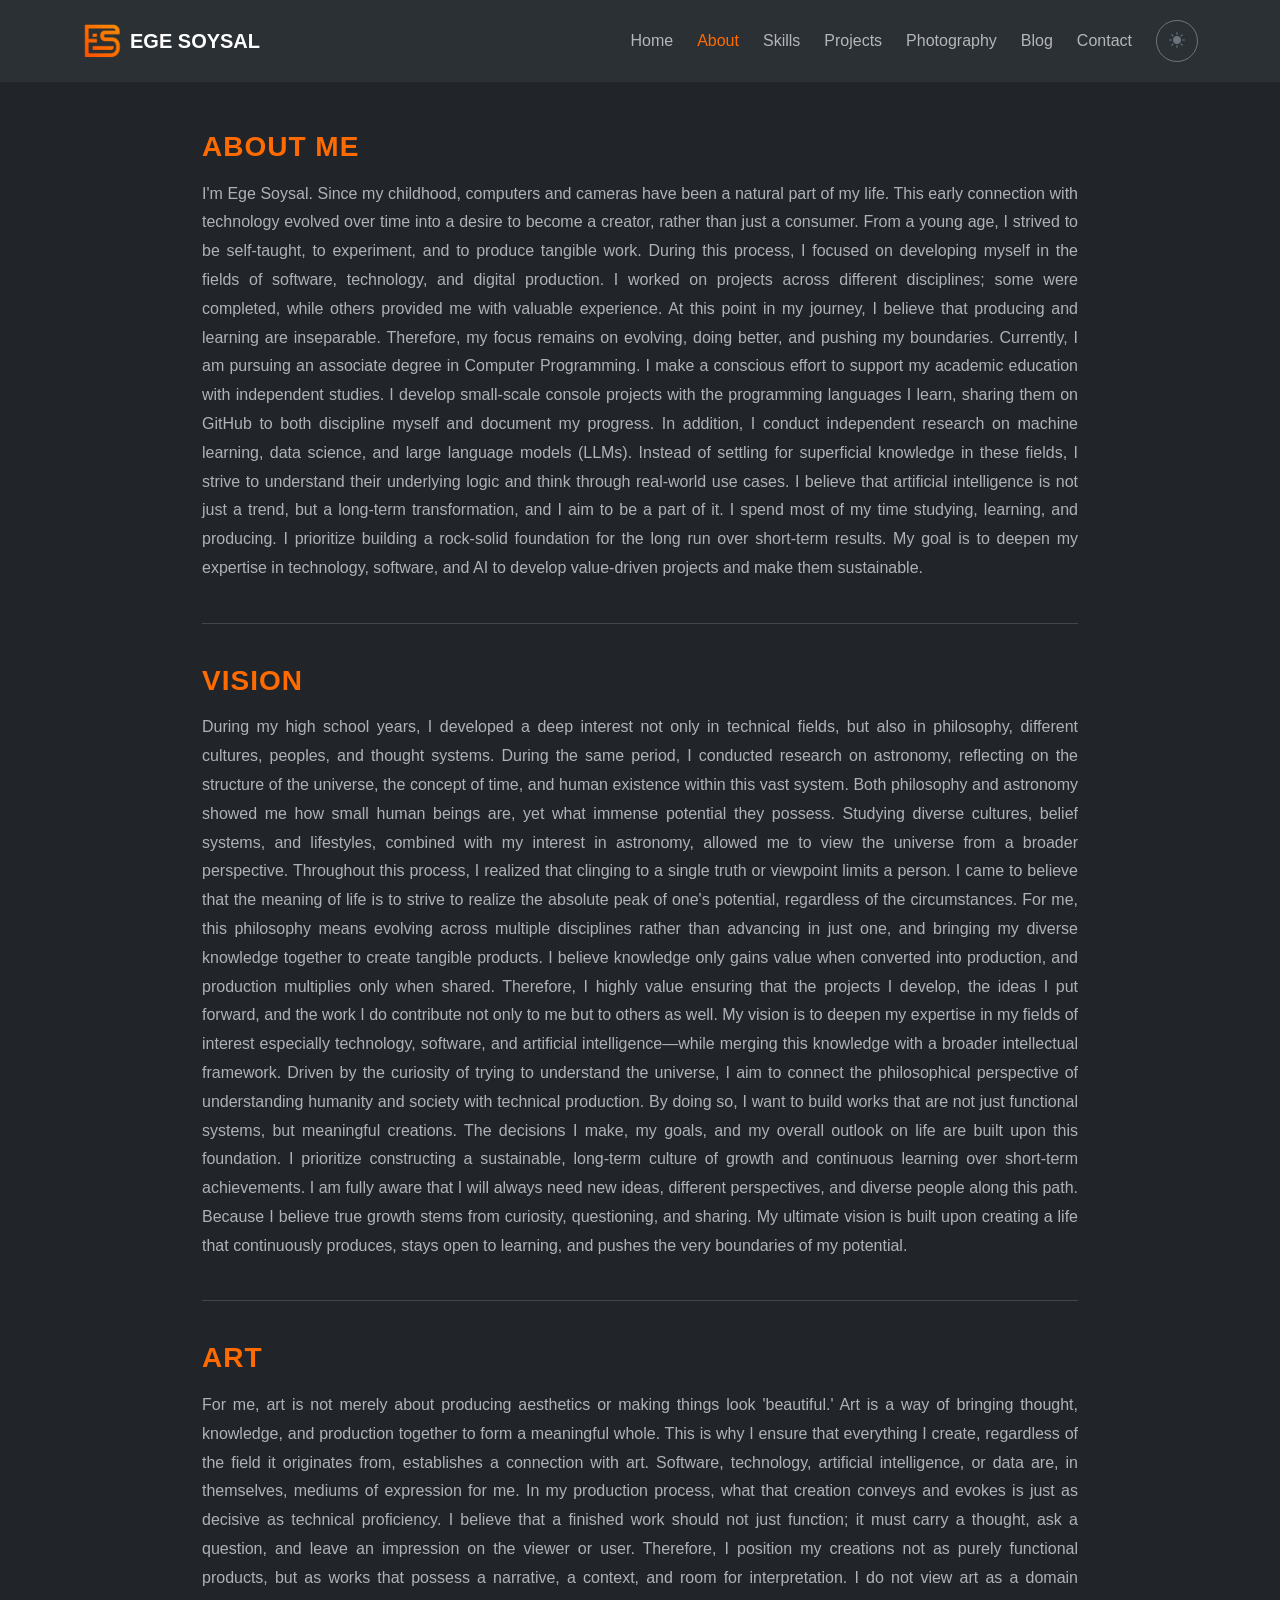
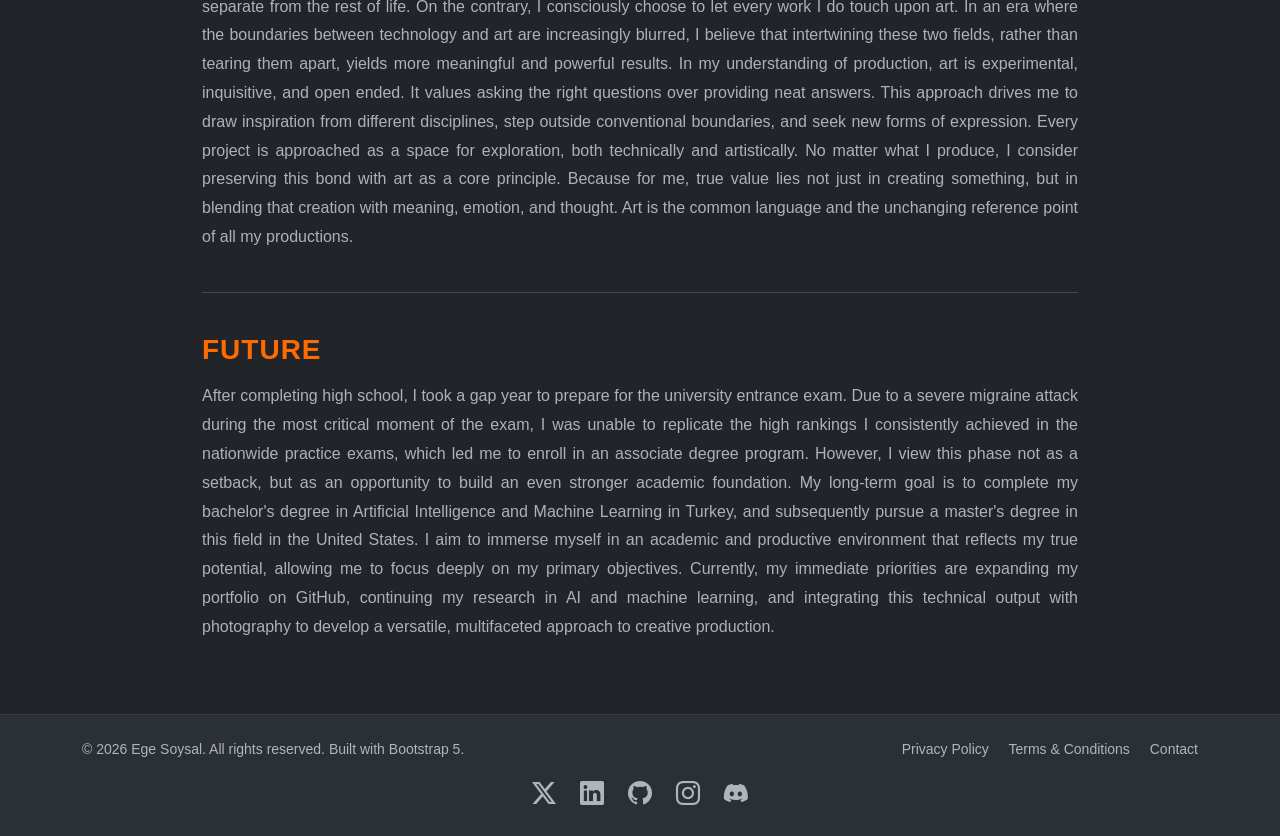
==== about.html @ cfe52004 "v1.4.5 Comments have been added to most of the code." ====
<!doctype html>
<html lang="en" data-bs-theme="dark">
  <head>
    <meta charset="UTF-8" />
    <meta name="viewport" content="width=device-width, initial-scale=1.0" />
    <title>About Me</title>
    <link rel="icon" type="image/x-icon" href="assets/images/logo.ico" />
    
    <!-- Bootstrap HTML link bağlantısı -->
    <link
      href="https://cdn.jsdelivr.net/npm/bootstrap@5.3.3/dist/css/bootstrap.min.css"
      rel="stylesheet"
      integrity="sha384-QWTKZyjpPEjISv5WaRU9OFeRpok6YctnYmDr5pNlyT2bRjXh0JMhjY6hW+ALEwIH"
      crossorigin="anonymous"
    />
    
    <!-- Bootstrap Icons link bağlantısı -->
    <link rel="stylesheet" href="assets/css/bootstrap.min.css" />
    <link
      rel="stylesheet"
      href="https://cdn.jsdelivr.net/npm/bootstrap-icons@1.11.3/font/bootstrap-icons.min.css"
    />
    <link rel="stylesheet" href="assets/css/style.css" />
    <!-- Page-specific styles moved to assets/css/style.css -->
  </head>
  <body class="d-flex flex-column min-vh-100">
    <nav class="navbar navbar-expand-lg bg-body-tertiary sticky-top py-3">
      <div class="container">
        <a
          class="navbar-brand d-flex align-items-center gap-2"
          href="index.html"
        >
          <img src="assets/images/logo.png" alt="Logo" width="40" height="40" />
          <span class="fw-bold tracking-wide">EGE SOYSAL</span>
        </a>
        <button
          class="navbar-toggler"
          type="button"
          data-bs-toggle="collapse"
          data-bs-target="#navbarNav"
        >
          <span class="navbar-toggler-icon"></span>
        </button>
        <div class="collapse navbar-collapse" id="navbarNav">
          <ul class="navbar-nav ms-auto align-items-center gap-2">
            <li class="nav-item">
              <a class="nav-link" href="index.html">Home</a>
            </li>
            <li class="nav-item">
              <a class="nav-link active" href="about.html">About</a>
            </li>
            <li class="nav-item">
              <a class="nav-link" href="skills.html">Skills</a>
            </li>
            <li class="nav-item">
              <a class="nav-link" href="projects.html">Projects</a>
            </li>
            <li class="nav-item">
              <a class="nav-link" href="photography.html">Photography</a>
            </li>
            <li class="nav-item">
              <a class="nav-link" href="blog.html">Blog</a>
            </li>
            <li class="nav-item">
              <a class="nav-link" href="contact.html">Contact</a>
            </li>
            <li class="nav-item ms-lg-2">
              <button
                class="btn btn-outline-secondary theme-toggle-btn"
                id="themeToggle"
                onclick="toggleTheme()"
              >
                <i class="bi bi-sun-fill" id="themeIcon"></i>
              </button>
            </li>
          </ul>
        </div>
      </div>
    </nav>
    <main
      class="container my-5 flex-grow-1 about-section"
      style="max-width: 900px"
    >
      <section class="mb-4">
        <h2 class="text-uppercase mb-3" style="color: var(--accent-color)">
          ABOUT ME
        </h2>
        <p class="text-body-secondary">
          I'm Ege Soysal. Since my childhood, computers and cameras have been a
          natural part of my life. This early connection with technology evolved
          over time into a desire to become a creator, rather than just a
          consumer. From a young age, I strived to be self-taught, to
          experiment, and to produce tangible work. During this process, I
          focused on developing myself in the fields of software, technology,
          and digital production. I worked on projects across different
          disciplines; some were completed, while others provided me with
          valuable experience. At this point in my journey, I believe that
          producing and learning are inseparable. Therefore, my focus remains on
          evolving, doing better, and pushing my boundaries. Currently, I am
          pursuing an associate degree in Computer Programming. I make a
          conscious effort to support my academic education with independent
          studies. I develop small-scale console projects with the programming
          languages I learn, sharing them on GitHub to both discipline myself
          and document my progress. In addition, I conduct independent research
          on machine learning, data science, and large language models (LLMs).
          Instead of settling for superficial knowledge in these fields, I
          strive to understand their underlying logic and think through
          real-world use cases. I believe that artificial intelligence is not
          just a trend, but a long-term transformation, and I aim to be a part
          of it. I spend most of my time studying, learning, and producing. I
          prioritize building a rock-solid foundation for the long run over
          short-term results. My goal is to deepen my expertise in technology,
          software, and AI to develop value-driven projects and make them
          sustainable.
        </p>
      </section>

      <div class="about-divider"></div> <!--Çizgi-->

      <section class="mb-4">
        <h2 class="text-uppercase mb-3" style="color: var(--accent-color)">
          VISION
        </h2>
        <p class="text-body-secondary">
          During my high school years, I developed a deep interest not only in
          technical fields, but also in philosophy, different cultures, peoples,
          and thought systems. During the same period, I conducted research on
          astronomy, reflecting on the structure of the universe, the concept of
          time, and human existence within this vast system. Both philosophy and
          astronomy showed me how small human beings are, yet what immense
          potential they possess. Studying diverse cultures, belief systems, and
          lifestyles, combined with my interest in astronomy, allowed me to view
          the universe from a broader perspective. Throughout this process, I
          realized that clinging to a single truth or viewpoint limits a person.
          I came to believe that the meaning of life is to strive to realize the
          absolute peak of one's potential, regardless of the circumstances. For
          me, this philosophy means evolving across multiple disciplines rather
          than advancing in just one, and bringing my diverse knowledge together
          to create tangible products. I believe knowledge only gains value when
          converted into production, and production multiplies only when shared.
          Therefore, I highly value ensuring that the projects I develop, the
          ideas I put forward, and the work I do contribute not only to me but
          to others as well. My vision is to deepen my expertise in my fields of
          interest especially technology, software, and artificial
          intelligence—while merging this knowledge with a broader intellectual
          framework. Driven by the curiosity of trying to understand the
          universe, I aim to connect the philosophical perspective of
          understanding humanity and society with technical production. By doing
          so, I want to build works that are not just functional systems, but
          meaningful creations. The decisions I make, my goals, and my overall
          outlook on life are built upon this foundation. I prioritize
          constructing a sustainable, long-term culture of growth and continuous
          learning over short-term achievements. I am fully aware that I will
          always need new ideas, different perspectives, and diverse people
          along this path. Because I believe true growth stems from curiosity,
          questioning, and sharing. My ultimate vision is built upon creating a
          life that continuously produces, stays open to learning, and pushes
          the very boundaries of my potential.
        </p>
      </section>

      <div class="about-divider"></div>

      <section class="mb-4">
        <h2 class="text-uppercase mb-3" style="color: var(--accent-color)">
          ART
        </h2>
        <p class="text-body-secondary">
          For me, art is not merely about producing aesthetics or making things
          look 'beautiful.' Art is a way of bringing thought, knowledge, and
          production together to form a meaningful whole. This is why I ensure
          that everything I create, regardless of the field it originates from,
          establishes a connection with art. Software, technology, artificial
          intelligence, or data are, in themselves, mediums of expression for
          me. In my production process, what that creation conveys and evokes is
          just as decisive as technical proficiency. I believe that a finished
          work should not just function; it must carry a thought, ask a
          question, and leave an impression on the viewer or user. Therefore, I
          position my creations not as purely functional products, but as works
          that possess a narrative, a context, and room for interpretation. I do
          not view art as a domain separate from the rest of life. On the
          contrary, I consciously choose to let every work I do touch upon art.
          In an era where the boundaries between technology and art are
          increasingly blurred, I believe that intertwining these two fields,
          rather than tearing them apart, yields more meaningful and powerful
          results. In my understanding of production, art is experimental,
          inquisitive, and open ended. It values asking the right questions over
          providing neat answers. This approach drives me to draw inspiration
          from different disciplines, step outside conventional boundaries, and
          seek new forms of expression. Every project is approached as a space
          for exploration, both technically and artistically. No matter what I
          produce, I consider preserving this bond with art as a core principle.
          Because for me, true value lies not just in creating something, but in
          blending that creation with meaning, emotion, and thought. Art is the
          common language and the unchanging reference point of all my
          productions.
        </p>
      </section>

      <div class="about-divider"></div>

      <section class="mb-4">
        <h2 class="text-uppercase mb-3" style="color: var(--accent-color)">
          FUTURE
        </h2>
        <p class="text-body-secondary">
          After completing high school, I took a gap year to prepare for the
          university entrance exam. Due to a severe migraine attack during the
          most critical moment of the exam, I was unable to replicate the high
          rankings I consistently achieved in the nationwide practice exams,
          which led me to enroll in an associate degree program. However, I view
          this phase not as a setback, but as an opportunity to build an even
          stronger academic foundation. My long-term goal is to complete my
          bachelor's degree in Artificial Intelligence and Machine Learning in
          Turkey, and subsequently pursue a master's degree in this field in the
          United States. I aim to immerse myself in an academic and productive
          environment that reflects my true potential, allowing me to focus
          deeply on my primary objectives. Currently, my immediate priorities
          are expanding my portfolio on GitHub, continuing my research in AI and
          machine learning, and integrating this technical output with
          photography to develop a versatile, multifaceted approach to creative
          production.
        </p>
      </section>
    </main>
    <footer class="bg-body-tertiary py-4 mt-auto">
      <div class="container">
        <div class="row align-items-center text-body-secondary small mb-3">
          <div class="col-md-6 text-center text-md-start mb-3 mb-md-0">
            &copy; 2026 Ege Soysal. All rights reserved. Built with Bootstrap 5.
          </div>
          <div class="col-md-6 text-center text-md-end">
            <a href="#" class="text-decoration-none text-body-secondary me-3"
              >Privacy Policy</a
            >
            <a href="#" class="text-decoration-none text-body-secondary me-3"
              >Terms & Conditions</a
            >
            <a
              href="contact.html"
              class="text-decoration-none text-body-secondary"
              >Contact</a
            >
          </div>
        </div>
        <div class="row">
          <div class="col-12 text-center">
            <div class="d-flex justify-content-center gap-4 fs-4">
              <a
                href="https://x.com/EgeeSoysal"
                class="text-body-secondary"
                title="Twitter"
                ><i class="bi bi-twitter-x"></i
              ></a>
              <a
                href="https://www.linkedin.com/in/soysalege"
                class="text-body-secondary"
                title="LinkedIn"
                ><i class="bi bi-linkedin"></i
              ></a>
              <a
                href="https://github.com/EgeSoysal"
                class="text-body-secondary"
                title="GitHub"
                ><i class="bi bi-github"></i
              ></a>
              <a
                href="https://instagram.com/egesoysals"
                class="text-body-secondary"
                title="Instagram"
                ><i class="bi bi-instagram"></i
              ></a>
              <a
                href="https://discord.gg/szfgv8pNxR"
                class="text-body-secondary"
                title="Discord"
                ><i class="bi bi-discord"></i
              ></a>
            </div>
          </div>
        </div>
      </div>
    </footer>
    <!--bootstrap manuel js-->
    <script
      src="https://cdn.jsdelivr.net/npm/bootstrap@5.3.3/dist/js/bootstrap.bundle.min.js"
      integrity="sha384-YvpcrYf0tY3lHB60NNkmXc5s9fDVZLESaAA55NDzOxhy9GkcIdslK1eN7N6jIeHz"
      crossorigin="anonymous"
    ></script>
    <script>

      // tema değiştirme
      function toggleTheme() {
        const htmlTag = document.documentElement;
        const themeIcon = document.getElementById("themeIcon");
        if (htmlTag.getAttribute("data-bs-theme") === "dark") {
          htmlTag.setAttribute("data-bs-theme", "light");
          themeIcon.className = "bi bi-moon-fill";
        } else {
          htmlTag.setAttribute("data-bs-theme", "dark");
          themeIcon.className = "bi bi-sun-fill";
        }
      }
    </script>
  </body>
</html>
---- assets/css/style.css ----
/* ==========================================================================
   CUSTOM PORTFOLIO TEMPLATE STYLES (Bootstrap 5 Accent)
   ========================================================================== */

/* Renk Değişkenleri (Global Variables) */
:root {
    --accent-color: #ff6b00;       /* İmza rengimiz: Canlı Turuncu */
    --accent-hover: #e05e00;       /* Koyu Turuncu (Hover durumları için) */
    --transition-speed: 0.3s;      /* Akıcı geçiş animasyon hızı */
}

/* Genel Seçiciler & Yumuşak Kaydırma */
html {
    scroll-behavior: smooth;
}

body {
    font-family: 'Segoe UI', Tahoma, Geneva, Verdana, sans-serif;
    transition: background-color var(--transition-speed) ease, color var(--transition-speed) ease;
}

/* Navbar Özelleştirmeleri */
.navbar-brand img {
    transition: transform var(--transition-speed) ease;
}
.navbar-brand honest:hover img {
    transform: scale(1.05);
}

.nav-link {
    font-weight: 500;
    transition: color var(--transition-speed) ease;
}

/* Aktif sayfa linki ve hover durumunda turuncu parlaması */
.nav-link:hover, 
.nav-link.active {
    color: var(--accent-color) !important;
}

/* Turuncu Buton Sınıfımız (Bootstrap Butonlarını Ezmeden Ekstra Güç) */
.btn-accent {
    background-color: var(--accent-color);
    color: #ffffff;
    border: none;
    font-weight: 600;
    transition: all var(--transition-speed) ease;
}

.btn-accent:hover {
    background-color: var(--accent-hover);
    color: #ffffff;
    transform: translateY(-2px);
    box-shadow: 0 4px 15px rgba(255, 107, 0, 0.3);
}

.btn-outline-accent {
    border: 2px solid var(--accent-color);
    color: var(--accent-color);
    background: transparent;
    font-weight: 600;
    transition: all var(--transition-speed) ease;
}

.btn-outline-accent:hover {
    background-color: var(--accent-color);
    color: #ffffff;
    transform: translateY(-2px);
}

/* Hero Alanı (Giriş Ekranı) Tasarımı */
.hero-section {
    min-height: 85vh;
    display: flex;
    align-items: center;
}

.hero-img {
    max-height: 450px;
    object-fit: contain;
    filter: drop-shadow(0 10px 20px rgba(0, 0, 0, 0.15));
}

/* Fotoğraf Galerisi (Photography) İçin Masonry/Grid Temeli */
.gallery-item {
    overflow: hidden;
    position: relative;
    border-radius: 8px;
    cursor: pointer;
    box-shadow: 0 4px 10px rgba(0,0,0,0.1);
    transition: transform var(--transition-speed) ease;
}

.gallery-item img {
    transition: transform 0.5s ease;
    width: 100%;
    height: auto;
    display: block;
}

.gallery-item:hover img {
    transform: scale(1.08);
}

/* Footer Alt Çizgi Ayarı */
footer {
    border-top: 1px solid rgba(120, 120, 120, 0.15);
}

/* Tema Değiştirici Buton (Floating Toggle) Stili */
.theme-toggle-btn {
    cursor: pointer;
    padding: 8px 12px;
    border-radius: 50px;
    transition: all var(--transition-speed) ease;
}


/*Galeri formatı*/

/* ==========================================================================
   NOAH KALINA STYLE COMPACT MASONRY GALLERY (8-sütun)
   ========================================================================== */

.photography-gallery {
    /* Büyük ekranlarda 8 sütunlu kompakt düzen */
    column-count: 8;
    column-gap: 8px; /* İkonik sıkı görünüm için dar yatay boşluk */
    width: 100%;
}

.gallery-card {
    background-color: transparent;
    break-inside: avoid; /* Sütun geçişlerinde resmin kesilmesini önler */
    margin-bottom: 8px; /* Sıkı görünüm için dar dikey boşluk */
    overflow: hidden;
    border-radius: 2px; /* Tam referanstaki gibi keskin ve minimal kenarlar */
    cursor: pointer;
}

.gallery-card img {
    width: 100%;
    height: auto; /* Orijinal en-boy oranını milimetrik korur */
    display: block;
    object-fit: cover;
    transition: filter var(--transition-speed) ease;
}

/* Hover Durumu: Resmi büyütmeden, sadece hafifçe aydınlatarak şık bir odaklanma sağlar */
.gallery-card:hover img {
    filter: brightness(1.2);
}

/* Farklı Ekran Genişliklerine Göre Sütun Sayısı Yönetimi (Responsive) */
@media (max-width: 1600px) {
    .photography-gallery {
        column-count: 6;
    }
}

@media (max-width: 1200px) {
    .photography-gallery {
        column-count: 5;
    }
}

@media (max-width: 992px) {
    .photography-gallery {
        column-count: 4;
    }
}

@media (max-width: 768px) {
    .photography-gallery {
        column-count: 3;
    }
}

@media (max-width: 480px) {
    .photography-gallery {
        column-count: 2; /* Mobilde bile şık durması için yan yana 2 kare */
    }
}


/* ========================================================================== */
/* about.html — extracted embedded styles (originally inside <style> in about.html) */
/* ========================================================================== */
/* Bu sayfaya özel okunurluğu artıran ince ayarlar */
.about-section h2 {
    font-size: 1.75rem;
    letter-spacing: 1px;
    font-weight: 700;
}
.about-section p {
    line-height: 1.8;
    text-align: justify;
    font-weight: 400;
}
.about-divider {
    border-top: 1px solid rgba(255, 255, 255, 0.15);
    margin: 2.5rem 0;
}
[data-bs-theme="light"] .about-divider {
    border-top: 1px solid rgba(0, 0, 0, 0.15);
}

/* Sosyal medya ikonları hover efekti (tekrar eden kurallar burada merkezi hale getirildi) */
.bi { transition: color 0.3s ease; }
.gap-4 a:hover { color: var(--accent-color) !important; }


/* ========================================================================== */
/* index.html — extracted embedded styles (originally inside <style> in index.html) */
/* ========================================================================== */
/* --- ANA SAYFA (HERO) ÖZEL STİLLERİ --- */
.hero-section {
    min-height: calc(100vh - 90px); /* Navbar yüksekliğini çıkar */
    background-image: url('../images/dev.png');
    background-size: cover;
    background-position: center center;
    background-repeat: no-repeat;
    position: relative;
    display: flex;
    align-items: center;
}

/* Arka plan karartma overlay'i (Abartmadan) */
.hero-section::before {
    content: "";
    position: absolute;
    top: 0;
    left: 0;
    width: 100%;
    height: 100%;
    background-color: rgba(0, 0, 0, 0.45); /* Karartma oranı (0.0 - 1.0) */
    z-index: 1;
}

/* Yazıları overlay'in önüne çıkarma */
.hero-section .container {
    position: relative;
    z-index: 2; /* Arka plan karartmasının önünde */
}

/* Yazı renklerini beyazlatma */
.hero-section h1,
.hero-section h3,
.hero-section p.lead {
    color: #ffffff !important;
}

.hero-section p.lead {
    text-shadow: 0 2px 4px rgba(0,0,0,0.5); /* Okunabilirlik için hafif gölge */
}

/* --- YENİ EKLENEN BÖLÜM STİLLERİ --- */
.feature-card {
    transition: transform 0.3s ease, box-shadow 0.3s ease;
    border: 1px solid rgba(216, 4, 4, 0.08);
}
.feature-card:hover {
    transform: translateY(-5px);
    box-shadow: 0 10px 20px rgba(0, 0, 0, 0.2);
    border-color: var(--accent-color);
}
[data-bs-theme="light"] .feature-card {
    border: 1px solid rgba(0, 0, 0, 0.08);
}

/* Alt kısımlar için ikon hover merkezi kuralları */
.footer .bi:hover {
    color: var(--accent-color) !important;
}


/* ========================================================================== */
/* skills.html — extracted embedded styles (originally inside <style> in skills.html) */
/* ========================================================================== */
/* Modern Bölüm Ayırıcıları */
.skills-divider {
    border-top: 1px solid rgba(255, 255, 255, 0.1);
    margin: 4rem 0;
}
[data-bs-theme="light"] .skills-divider {
    border-top: 1px solid rgba(0, 0, 0, 0.1);
}

/* Teknolojik Kart Tasarımları */
.tech-card {
    background-color: var(--bs-body-tertiary);
    border: 1px solid rgba(255, 255, 255, 0.05);
    border-radius: 12px;
    padding: 1.25rem;
    display: flex;
    align-items: center;
    gap: 1rem;
    transition: transform 0.2s ease, border-color 0.2s ease, box-shadow 0.2s ease;
}
[data-bs-theme="light"] .tech-card {
    border: 1px solid rgba(0, 0, 0, 0.05);
}
.tech-card:hover {
    transform: translateY(-4px);
    border-color: var(--accent-color);
    box-shadow: 0 8px 20px rgba(0, 0, 0, 0.2);
}
.tech-icon-wrapper {
    width: 48px;
    height: 48px;
    display: flex;
    align-items: center;
    justify-content: center;
    border-radius: 8px;
    background-color: rgba(255, 255, 255, 0.03);
    padding: 10px;
}
[data-bs-theme="light"] .tech-icon-wrapper {
    background-color: rgba(0, 0, 0, 0.03);
}
.tech-icon-wrapper img {
    width: 100%;
    height: 100%;
    object-fit: contain;
}

/* Sertifika Kartı Stilleri */
.cert-card {
    background-color: var(--bs-body-tertiary);
    border: 1px solid rgba(255, 255, 255, 0.05);
    border-radius: 12px;
    overflow: hidden;
    transition: transform 0.2s ease, border-color 0.2s ease;
    cursor: pointer;
}
[data-bs-theme="light"] .cert-card {
    border: 1px solid rgba(0, 0, 0, 0.05);
}
.cert-card:hover {
    transform: translateY(-4px);
    border-color: var(--accent-color);
}
.cert-img-wrapper {
    height: 160px;
    overflow: hidden;
    background-color: rgba(0, 0, 0, 0.1);
    display: flex;
    align-items: center;
    justify-content: center;
    border-bottom: 1px solid rgba(255, 255, 255, 0.05);
}
[data-bs-theme="light"] .cert-img-wrapper {
    border-bottom: 1px solid rgba(0, 0, 0, 0.05);
}
.cert-img-wrapper img {
    width: 100%;
    height: 100%;
    object-fit: cover;
    transition: transform 0.3s ease;
}
.cert-card:hover .cert-img-wrapper img {
    transform: scale(1.04);
}


/* ========================================================================== */
/* projects.html — extracted embedded styles (originally inside <style> in projects.html) */
/* ========================================================================== */
.project-card {
    background-color: var(--bs-body-tertiary);
    border: 1px solid rgba(255, 255, 255, 0.05);
    border-radius: 8px;
    overflow: hidden;
    transition: transform 0.2s ease, border-color 0.2s ease;
    cursor: pointer;
}

[data-bs-theme="light"] .project-card {
    border: 1px solid rgba(0, 0, 0, 0.05);
}

.project-card:hover {
    transform: translateY(-2px);
    border-color: var(--accent-color);
}

/* Sol Taraftaki Görsel Alanı */
.project-img-wrapper {
    width: 100%;
    height: 240px;
    background-color: rgba(0, 0, 0, 0.2);
    overflow: hidden;
    display: flex;
    align-items: center;
    justify-content: center;
}

@media (min-width: 768px) {
    .project-img-wrapper {
        width: 300px;
        height: 100%;
        min-height: 240px;
    }
}

.project-img-wrapper img {
    width: 100%;
    height: 100%;
    object-fit: cover;
    min-height: 100%;
}

/* collapse açıldığında dönen ok animasyonu */
.toggle-icon {
    transition: transform 0.3s ease;
}
.project-card[aria-expanded="true"] .toggle-icon {
    transform: rotate(180deg);
    color: var(--accent-color) !important;
}

/* Genişleyen detay alanı stili */
.project-details {
    background-color: rgba(0, 0, 0, 0.15);
    border-top: 1px solid rgba(255, 255, 255, 0.05);
}
[data-bs-theme="light"] .project-details {
    background-color: rgba(0, 0, 0, 0.02);
    border-top: 1px solid rgba(0, 0, 0, 0.05);
}


/* ========================================================================== */
/* photography.html — extracted embedded styles (originally inside <style> in photography.html) */
/* ========================================================================== */
.year-sidebar .nav-link {
    color: var(--bs-secondary-color);
    font-weight: 500;
    padding: 8px 16px;
    border-radius: 4px;
    transition: all 0.2s ease;
}
.year-sidebar .nav-link:hover {
    color: var(--accent-color);
    background-color: rgba(255, 107, 0, 0.05);
}
.year-sidebar .nav-link.active {
    color: #ffffff !important;
    background-color: var(--accent-color) !important;
}
[data-bs-theme="light"] .year-sidebar .nav-link.active {
    color: #ffffff !important;
}

/* Fotoğraf Kartı ve Üzerine Gelince Çıkan Açıklama Katmanı */
.gallery-card {
    position: relative;
    background-color: transparent;
    break-inside: avoid;
    margin-bottom: 8px;
    overflow: hidden;
    border-radius: 2px;
    cursor: pointer;
}

.gallery-card img {
    width: 100%;
    height: auto;
    display: block;
    object-fit: cover;
    transition: transform 0.4s ease, filter 0.4s ease;
}

/* Karartma Overlay Katmanı */
.gallery-overlay {
    position: absolute;
    top: 0;
    left: 0;
    width: 100%;
    height: 100%;
    background: rgba(0, 0, 0, 0.75); /* Karartma oranı */
    display: flex;
    flex-column: column;
    justify-content: flex-end;
    padding: 12px;
    opacity: 0;
    transition: opacity 0.3s ease;
    z-index: 2;
}

/* İmleç üzerine gelince tetiklenenler */
.gallery-card:hover img {
    transform: scale(1.03);
}
.gallery-card:hover .gallery-overlay {
    opacity: 1;
}

/* Yazıların Küçüklüğü ve Tipografisi */
.overlay-title {
    font-size: 0.85rem;
    font-weight: 700;
    color: #ffffff;
    margin-bottom: 2px;
    text-transform: uppercase;
    letter-spacing: 0.5px;
}
.overlay-meta {
    font-size: 0.75rem;
    color: rgba(255, 255, 255, 0.7);
}

/* Filtreleme Geçiş Animasyonu */
.gallery-card.d-none {
    display: none !important;
}


/* ========================================================================== */
/* blog.html — extracted embedded styles (originally inside <style> in blog.html) */
/* ========================================================================== */
.blog-card {
    background-color: var(--bs-body-tertiary);
    border: 1px solid rgba(255, 255, 255, 0.05);
    border-radius: 8px;
    transition: border-color 0.2s ease;
    position: relative;
}
[data-bs-theme="light"] .blog-card {
    border: 1px solid rgba(0, 0, 0, 0.05);
}
.blog-card:hover {
    border-color: var(--accent-color);
}
.blog-img-wrapper {
    max-height: 400px;
    overflow: hidden;
    border-radius: 4px;
    background-color: rgba(0, 0, 0, 0.1);
}
.blog-img-wrapper img {
    width: 100%;
    height: auto;
    object-fit: cover;
}
.add-post-btn {
    width: 45px;
    height: 45px;
    display: flex;
    align-items: center;
    justify-content: center;
    border-radius: 50%;
    background-color: var(--accent-color);
    color: #ffffff !important;
    border: none;
    transition: transform 0.2s ease;
}
.add-post-btn:hover {
    transform: scale(1.1);
}
.post-menu-btn {
    background: none;
    border: none;
    color: var(--bs-secondary-color);
    padding: 4px 8px;
    border-radius: 4px;
    transition: color 0.2s, background-color 0.2s;
}
.post-menu-btn:hover, .post-menu-btn:focus {
    color: var(--bs-body-color);
    background-color: rgba(255, 255, 255, 0.08);
}
[data-bs-theme="light"] .post-menu-btn:hover {
    background-color: rgba(0, 0, 0, 0.05);
}
.dropdown-menu-end {
    right: 0;
    left: auto;
}


/* ========================================================================== */
/* contact.html — extracted embedded styles (originally inside <style> in contact.html) */
/* ========================================================================== */
.contact-icon-box {
    width: 44px;
    height: 44px;
    display: flex;
    align-items: center;
    justify-content: center;
    border-radius: 8px;
    background-color: rgba(255, 255, 255, 0.05);
    color: var(--accent-color);
    font-size: 1.25rem;
    transition: all 0.2s ease;
}
[data-bs-theme="light"] .contact-icon-box {
    background-color: rgba(0, 0, 0, 0.05);
}
.contact-link-row:hover .contact-icon-box {
    background-color: var(--accent-color);
    color: #ffffff;
    transform: translateY(-2px);
}
.form-control:focus {
    border-color: var(--accent-color);
    box-shadow: 0 0 0 0.25rem rgba(239, 125, 0, 0.25);
}

/* ========================================================================== */
/* End of extracted embedded styles */
/* ========================================================================== */
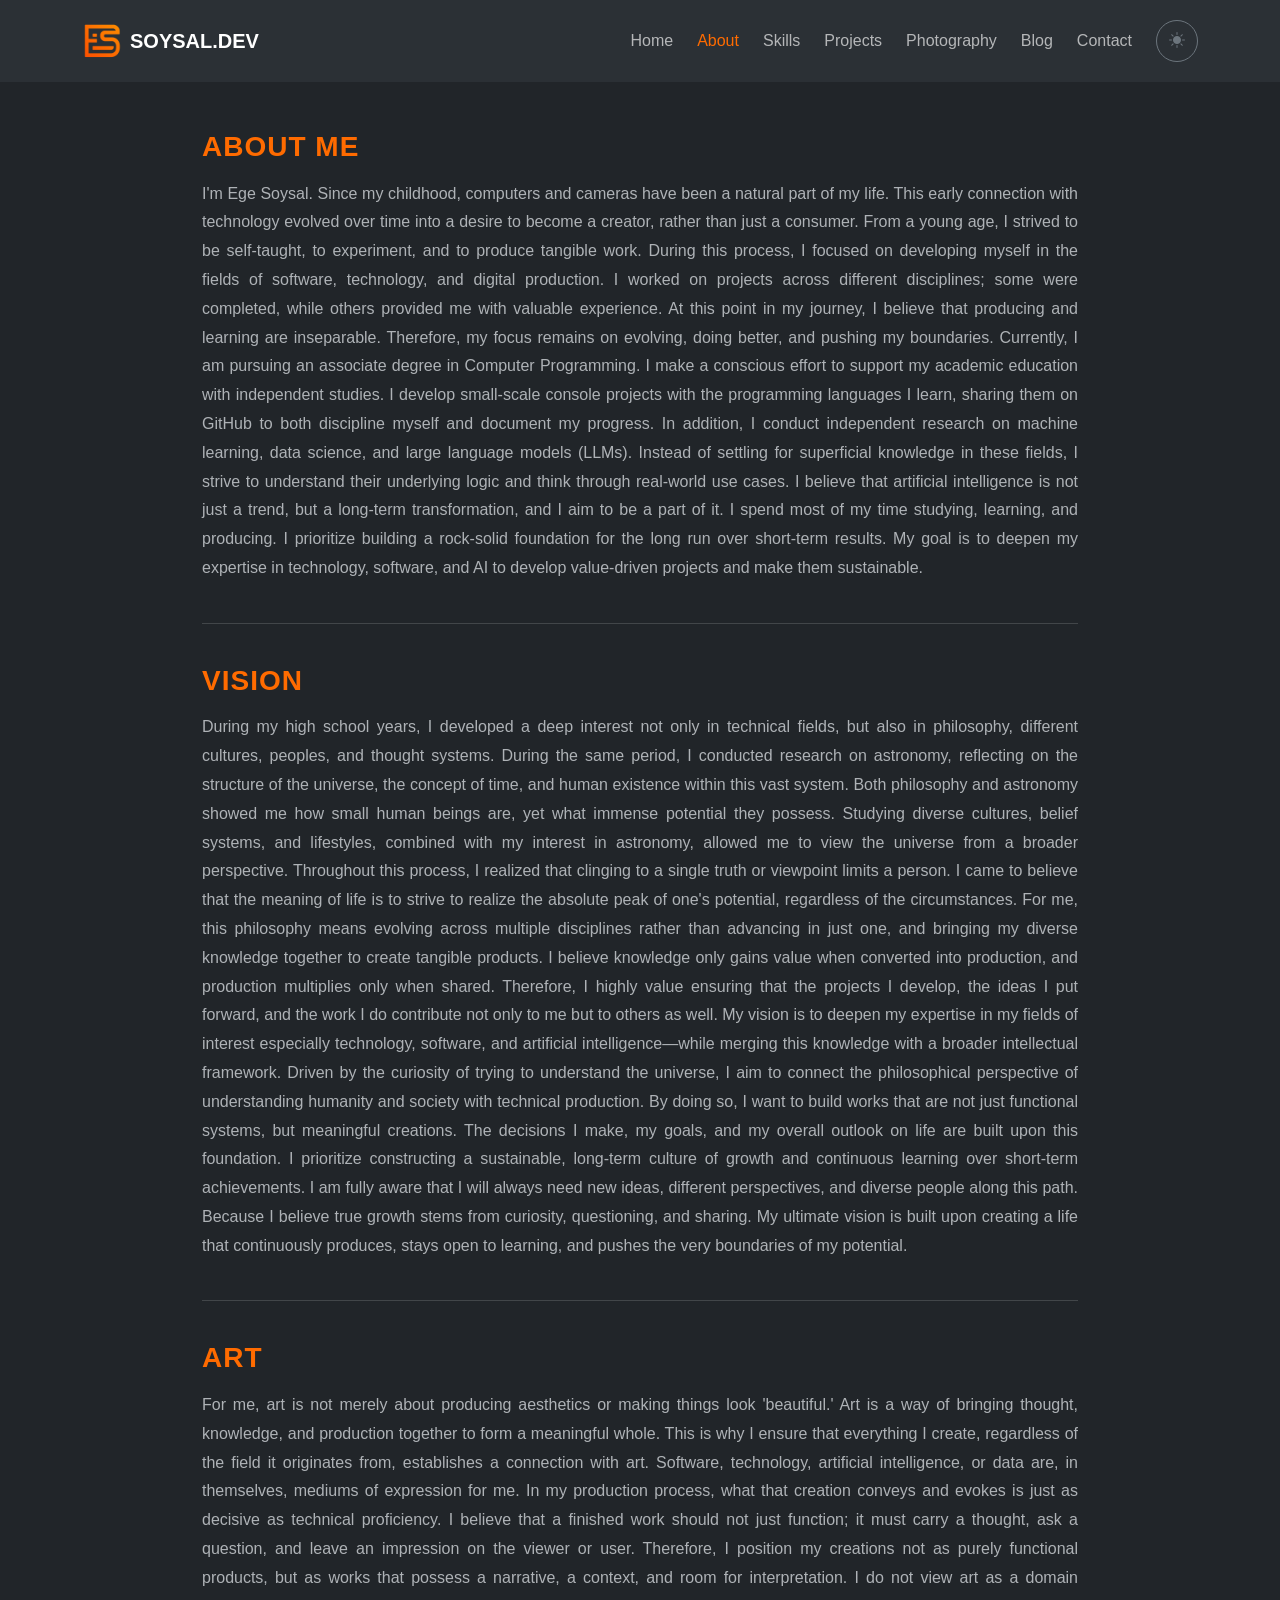
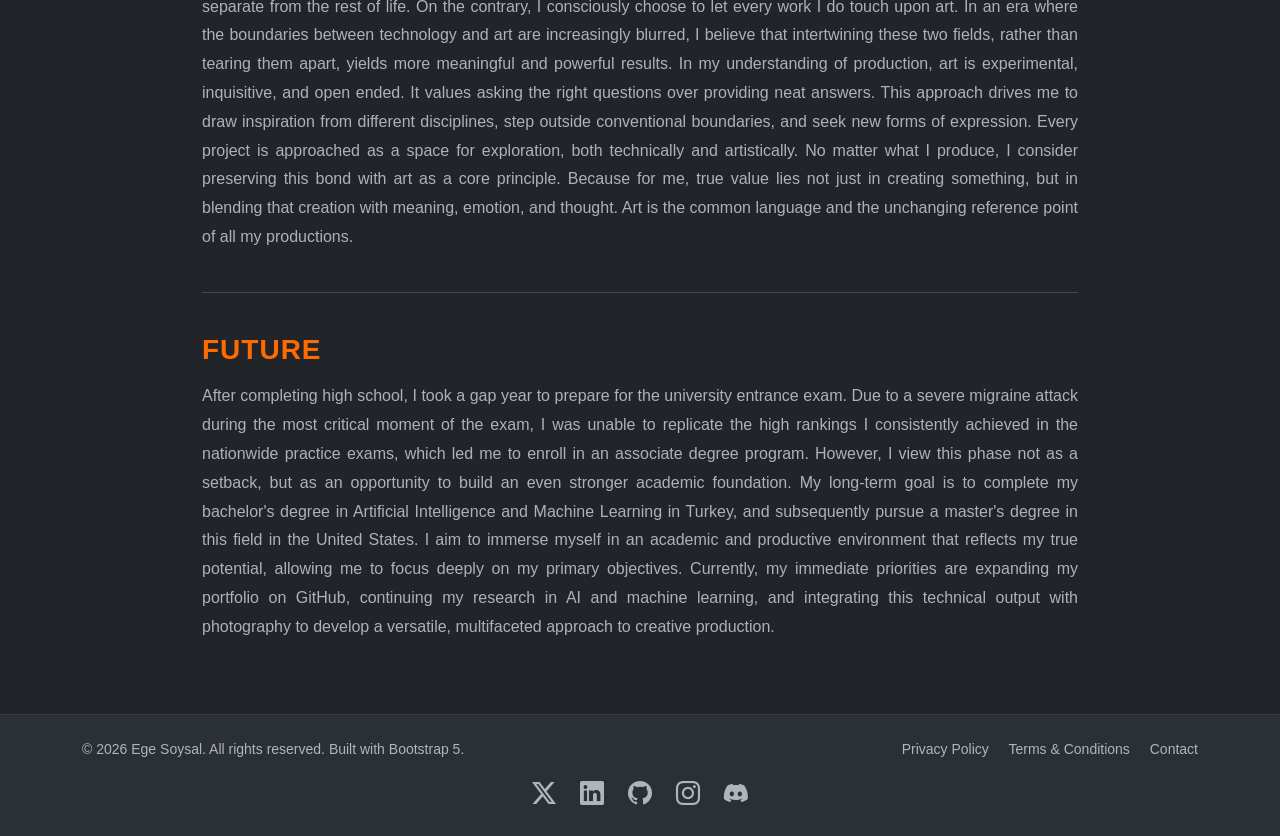
==== commit 25f86697: "v2.4.5 Done the template" ====
--- a/about.html
+++ b/about.html
@@ -31,7 +31,7 @@
           href="index.html"
         >
           <img src="assets/images/logo.png" alt="Logo" width="40" height="40" />
-          <span class="fw-bold tracking-wide">EGE SOYSAL</span>
+          <span class="fw-bold tracking-wide">SOYSAL.DEV</span>
         </a>
         <button
           class="navbar-toggler"
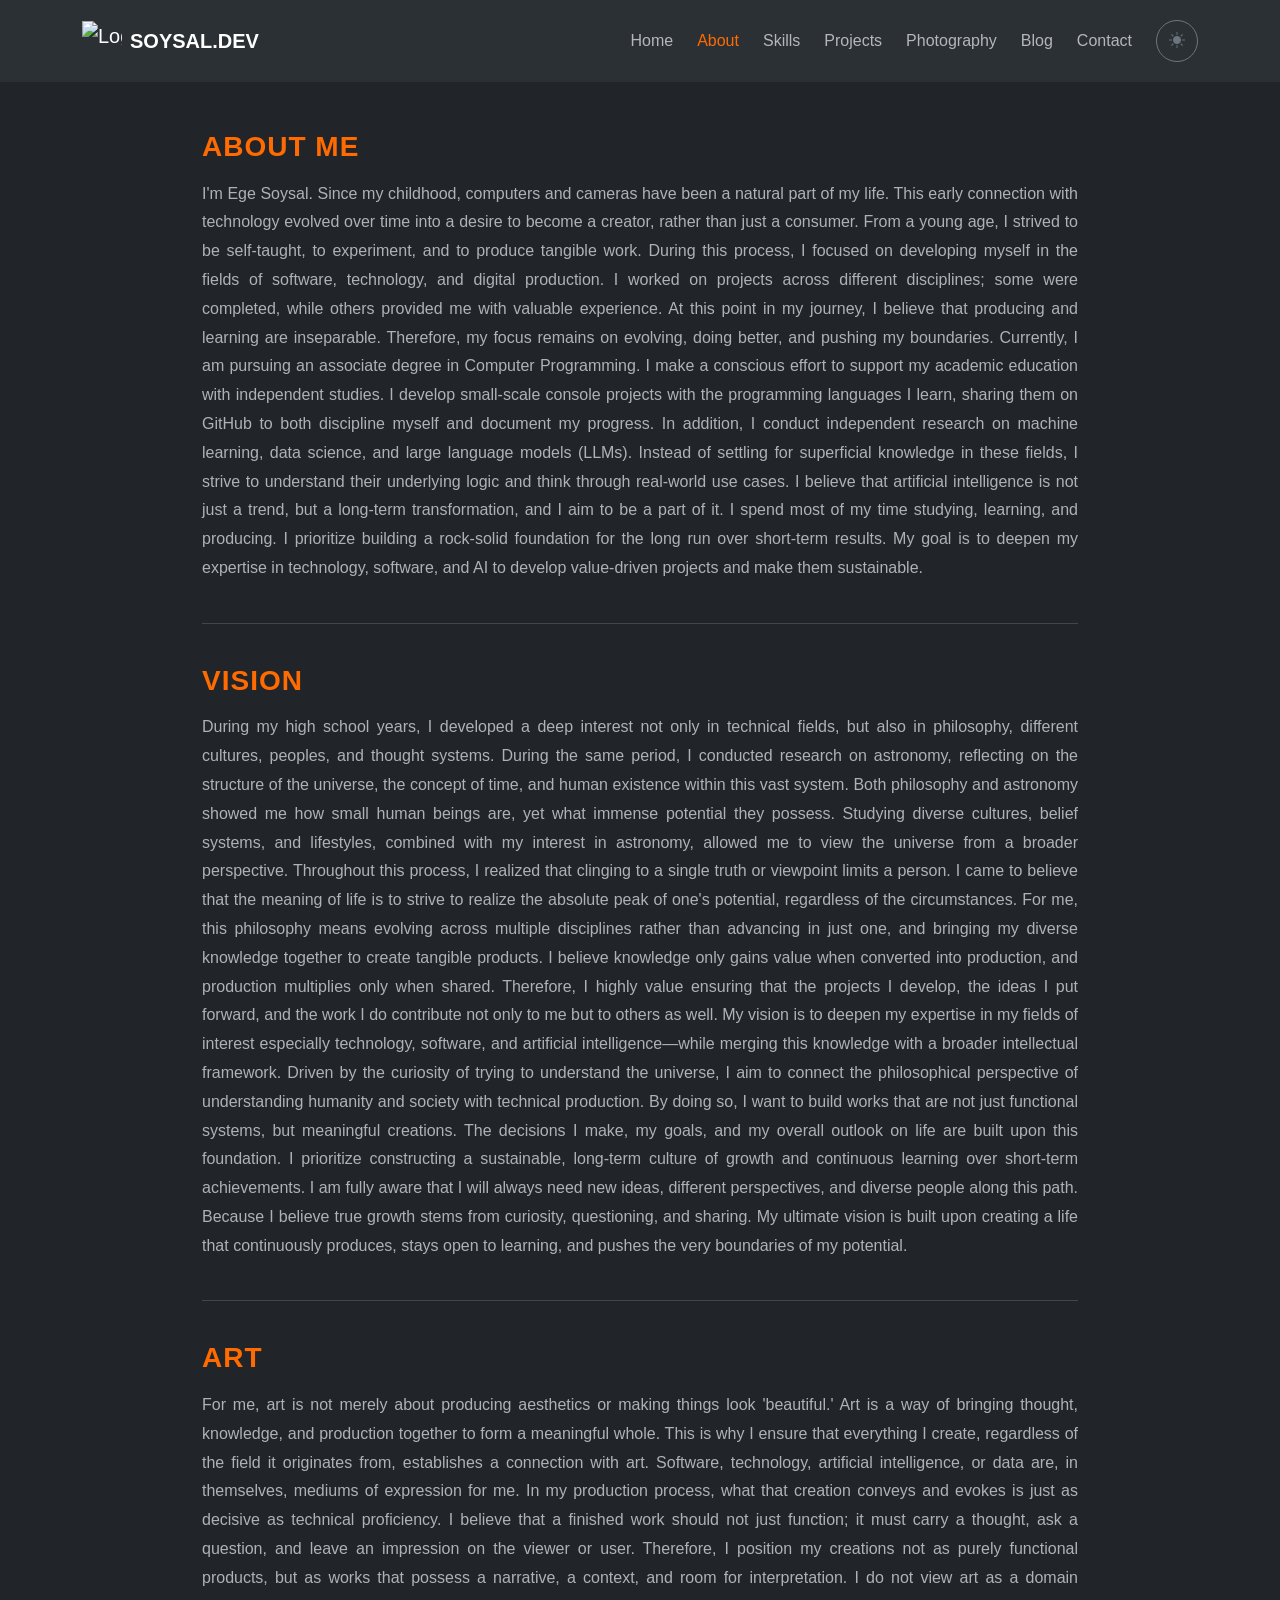
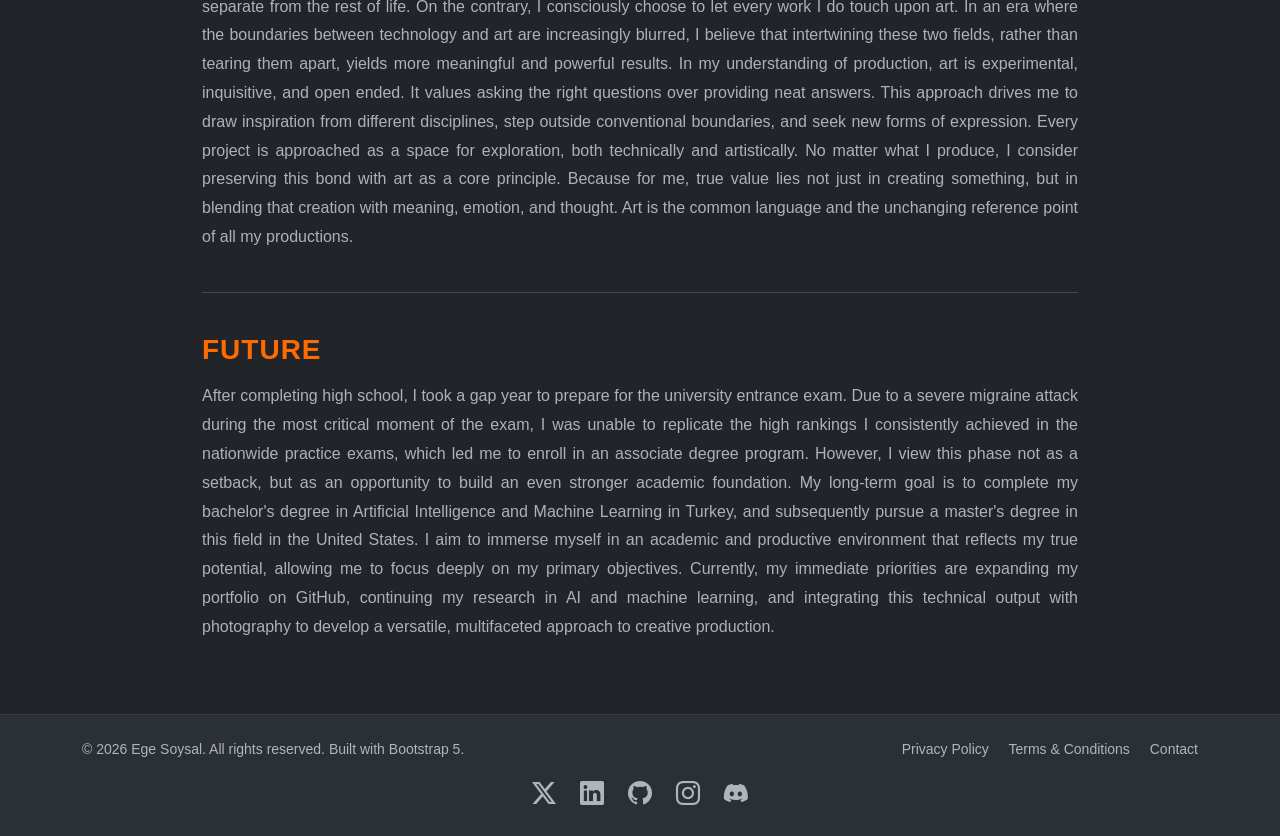
==== commit 483989f7: "revising index.html so that a developer can develop and use the project." ====
--- a/about.html
+++ b/about.html
@@ -30,7 +30,7 @@
           class="navbar-brand d-flex align-items-center gap-2"
           href="index.html"
         >
-          <img src="assets/images/logo.png" alt="Logo" width="40" height="40" />
+          <img src="" alt="Logo" width="40" height="40" />
           <span class="fw-bold tracking-wide">SOYSAL.DEV</span>
         </a>
         <button
@@ -38,6 +38,8 @@
           type="button"
           data-bs-toggle="collapse"
           data-bs-target="#navbarNav"
+          aria-label="Toggle navigation"
+          title="Toggle navigation"
         >
           <span class="navbar-toggler-icon"></span>
         </button>
@@ -69,6 +71,9 @@
                 class="btn btn-outline-secondary theme-toggle-btn"
                 id="themeToggle"
                 onclick="toggleTheme()"
+                type="button"
+                aria-label="Toggle color theme"
+                title="Toggle color theme"
               >
                 <i class="bi bi-sun-fill" id="themeIcon"></i>
               </button>
@@ -77,12 +82,9 @@
         </div>
       </div>
     </nav>
-    <main
-      class="container my-5 flex-grow-1 about-section"
-      style="max-width: 900px"
-    >
+    <main class="container my-5 flex-grow-1 about-section">
       <section class="mb-4">
-        <h2 class="text-uppercase mb-3" style="color: var(--accent-color)">
+        <h2 class="text-uppercase mb-3 accent-heading">
           ABOUT ME
         </h2>
         <p class="text-body-secondary">
@@ -118,7 +120,7 @@
       <div class="about-divider"></div> <!--Çizgi-->
 
       <section class="mb-4">
-        <h2 class="text-uppercase mb-3" style="color: var(--accent-color)">
+        <h2 class="text-uppercase mb-3 accent-heading">
           VISION
         </h2>
         <p class="text-body-secondary">
@@ -162,7 +164,7 @@
       <div class="about-divider"></div>
 
       <section class="mb-4">
-        <h2 class="text-uppercase mb-3" style="color: var(--accent-color)">
+        <h2 class="text-uppercase mb-3 accent-heading">
           ART
         </h2>
         <p class="text-body-secondary">
@@ -200,7 +202,7 @@
       <div class="about-divider"></div>
 
       <section class="mb-4">
-        <h2 class="text-uppercase mb-3" style="color: var(--accent-color)">
+        <h2 class="text-uppercase mb-3 accent-heading">
           FUTURE
         </h2>
         <p class="text-body-secondary">
@@ -302,5 +304,6 @@
         }
       }
     </script>
-  </body>
+      <script src="assets/js/main.js"></script>
+</body>
 </html>
--- a/assets/css/style.css
+++ b/assets/css/style.css
@@ -23,7 +23,7 @@
 .navbar-brand img {
     transition: transform var(--transition-speed) ease;
 }
-.navbar-brand honest:hover img {
+.navbar-brand:hover img {
     transform: scale(1.05);
 }
 
@@ -115,6 +115,62 @@
     transition: all var(--transition-speed) ease;
 }
 
+.hero-badge {
+    background-color: var(--accent-color) !important;
+}
+
+.hero-name-accent,
+.summary-heading,
+.summary-link,
+.feature-icon {
+    color: var(--accent-color);
+}
+
+.summary-text {
+    text-align: justify;
+    line-height: 1.7;
+}
+
+.accent-heading {
+    color: var(--accent-color);
+}
+
+.projects-page {
+    max-width: 950px;
+}
+
+.about-section {
+    max-width: 900px;
+}
+
+.blog-page {
+    max-width: 800px;
+}
+
+.blog-save-btn,
+.contact-submit-btn {
+    background-color: var(--accent-color);
+    border: none;
+}
+
+.photography-sidebar {
+    top: 100px;
+}
+
+.archive-heading,
+.section-heading {
+    color: var(--accent-color);
+}
+
+.skills-page {
+    max-width: 1000px;
+}
+
+.cert-modal-image {
+    max-height: 75vh;
+    width: auto;
+}
+
 
 /*Galeri formatı*/
 
@@ -216,7 +272,7 @@
 /* --- ANA SAYFA (HERO) ÖZEL STİLLERİ --- */
 .hero-section {
     min-height: calc(100vh - 90px); /* Navbar yüksekliğini çıkar */
-    background-image: url('../images/dev.png');
+    background-image: url('https://images.unsplash.com/photo-1516321497487-e288fb19713f?auto=format&fit=crop&w=1600&q=80');
     background-size: cover;
     background-position: center center;
     background-repeat: no-repeat;
@@ -516,7 +572,7 @@
 }
 
 
-/* ========================================================================== */
+/* ===========================================================================*/
 /* blog.html — extracted embedded styles (originally inside <style> in blog.html) */
 /* ========================================================================== */
 .blog-card {
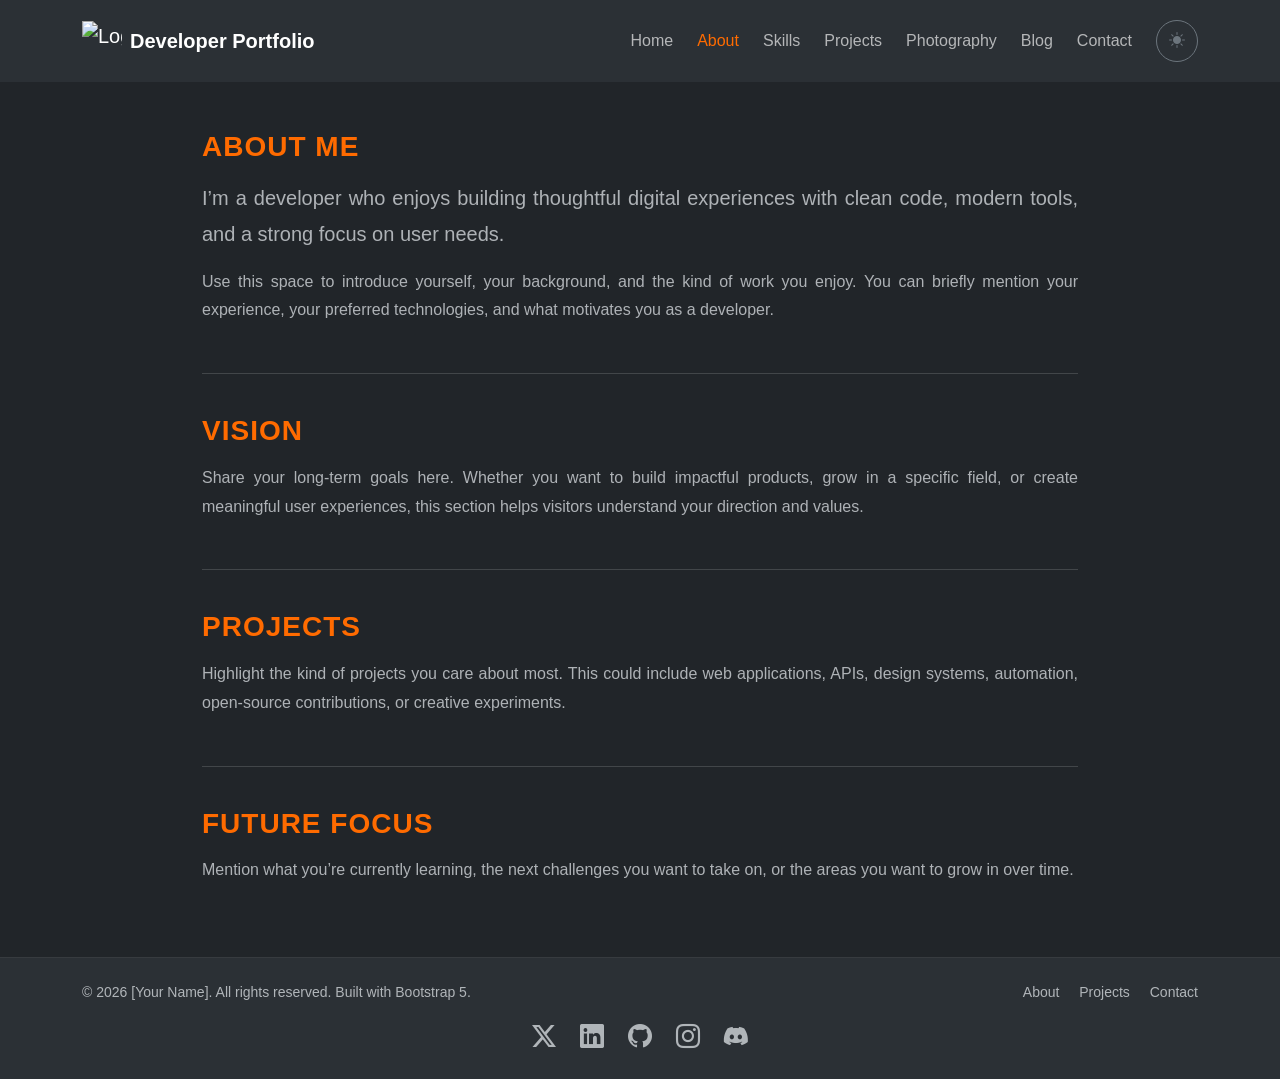
==== commit 366bb55b: "revising about.html" ====
--- a/about.html
+++ b/about.html
@@ -4,8 +4,12 @@
     <meta charset="UTF-8" />
     <meta name="viewport" content="width=device-width, initial-scale=1.0" />
     <title>About Me</title>
-    <link rel="icon" type="image/x-icon" href="assets/images/logo.ico" />
-    
+    <link
+      rel="icon"
+      type="image/x-icon"
+      href="https://picsum.photos/seed/portfolio-favicon/64/64"
+    />
+
     <!-- Bootstrap HTML link bağlantısı -->
     <link
       href="https://cdn.jsdelivr.net/npm/bootstrap@5.3.3/dist/css/bootstrap.min.css"
@@ -13,7 +17,7 @@
       integrity="sha384-QWTKZyjpPEjISv5WaRU9OFeRpok6YctnYmDr5pNlyT2bRjXh0JMhjY6hW+ALEwIH"
       crossorigin="anonymous"
     />
-    
+
     <!-- Bootstrap Icons link bağlantısı -->
     <link rel="stylesheet" href="assets/css/bootstrap.min.css" />
     <link
@@ -31,7 +35,7 @@
           href="index.html"
         >
           <img src="" alt="Logo" width="40" height="40" />
-          <span class="fw-bold tracking-wide">SOYSAL.DEV</span>
+          <span class="fw-bold tracking-wide">Developer Portfolio</span>
         </a>
         <button
           class="navbar-toggler"
@@ -83,145 +87,49 @@
       </div>
     </nav>
     <main class="container my-5 flex-grow-1 about-section">
+      <section class="mb-5">
+        <h2 class="text-uppercase mb-3 accent-heading">About Me</h2>
+        <p class="text-body-secondary lead">
+          I’m a developer who enjoys building thoughtful digital experiences
+          with clean code, modern tools, and a strong focus on user needs.
+        </p>
+        <p class="text-body-secondary">
+          Use this space to introduce yourself, your background, and the kind of
+          work you enjoy. You can briefly mention your experience, your
+          preferred technologies, and what motivates you as a developer.
+        </p>
+      </section>
+
+      <div class="about-divider"></div>
+
+      <section class="mb-5">
+        <h2 class="text-uppercase mb-3 accent-heading">Vision</h2>
+        <p class="text-body-secondary">
+          Share your long-term goals here. Whether you want to build impactful
+          products, grow in a specific field, or create meaningful user
+          experiences, this section helps visitors understand your direction and
+          values.
+        </p>
+      </section>
+
+      <div class="about-divider"></div>
+
+      <section class="mb-5">
+        <h2 class="text-uppercase mb-3 accent-heading">Projects</h2>
+        <p class="text-body-secondary">
+          Highlight the kind of projects you care about most. This could include
+          web applications, APIs, design systems, automation, open-source
+          contributions, or creative experiments.
+        </p>
+      </section>
+
+      <div class="about-divider"></div>
+
       <section class="mb-4">
-        <h2 class="text-uppercase mb-3 accent-heading">
-          ABOUT ME
-        </h2>
-        <p class="text-body-secondary">
-          I'm Ege Soysal. Since my childhood, computers and cameras have been a
-          natural part of my life. This early connection with technology evolved
-          over time into a desire to become a creator, rather than just a
-          consumer. From a young age, I strived to be self-taught, to
-          experiment, and to produce tangible work. During this process, I
-          focused on developing myself in the fields of software, technology,
-          and digital production. I worked on projects across different
-          disciplines; some were completed, while others provided me with
-          valuable experience. At this point in my journey, I believe that
-          producing and learning are inseparable. Therefore, my focus remains on
-          evolving, doing better, and pushing my boundaries. Currently, I am
-          pursuing an associate degree in Computer Programming. I make a
-          conscious effort to support my academic education with independent
-          studies. I develop small-scale console projects with the programming
-          languages I learn, sharing them on GitHub to both discipline myself
-          and document my progress. In addition, I conduct independent research
-          on machine learning, data science, and large language models (LLMs).
-          Instead of settling for superficial knowledge in these fields, I
-          strive to understand their underlying logic and think through
-          real-world use cases. I believe that artificial intelligence is not
-          just a trend, but a long-term transformation, and I aim to be a part
-          of it. I spend most of my time studying, learning, and producing. I
-          prioritize building a rock-solid foundation for the long run over
-          short-term results. My goal is to deepen my expertise in technology,
-          software, and AI to develop value-driven projects and make them
-          sustainable.
-        </p>
-      </section>
-
-      <div class="about-divider"></div> <!--Çizgi-->
-
-      <section class="mb-4">
-        <h2 class="text-uppercase mb-3 accent-heading">
-          VISION
-        </h2>
-        <p class="text-body-secondary">
-          During my high school years, I developed a deep interest not only in
-          technical fields, but also in philosophy, different cultures, peoples,
-          and thought systems. During the same period, I conducted research on
-          astronomy, reflecting on the structure of the universe, the concept of
-          time, and human existence within this vast system. Both philosophy and
-          astronomy showed me how small human beings are, yet what immense
-          potential they possess. Studying diverse cultures, belief systems, and
-          lifestyles, combined with my interest in astronomy, allowed me to view
-          the universe from a broader perspective. Throughout this process, I
-          realized that clinging to a single truth or viewpoint limits a person.
-          I came to believe that the meaning of life is to strive to realize the
-          absolute peak of one's potential, regardless of the circumstances. For
-          me, this philosophy means evolving across multiple disciplines rather
-          than advancing in just one, and bringing my diverse knowledge together
-          to create tangible products. I believe knowledge only gains value when
-          converted into production, and production multiplies only when shared.
-          Therefore, I highly value ensuring that the projects I develop, the
-          ideas I put forward, and the work I do contribute not only to me but
-          to others as well. My vision is to deepen my expertise in my fields of
-          interest especially technology, software, and artificial
-          intelligence—while merging this knowledge with a broader intellectual
-          framework. Driven by the curiosity of trying to understand the
-          universe, I aim to connect the philosophical perspective of
-          understanding humanity and society with technical production. By doing
-          so, I want to build works that are not just functional systems, but
-          meaningful creations. The decisions I make, my goals, and my overall
-          outlook on life are built upon this foundation. I prioritize
-          constructing a sustainable, long-term culture of growth and continuous
-          learning over short-term achievements. I am fully aware that I will
-          always need new ideas, different perspectives, and diverse people
-          along this path. Because I believe true growth stems from curiosity,
-          questioning, and sharing. My ultimate vision is built upon creating a
-          life that continuously produces, stays open to learning, and pushes
-          the very boundaries of my potential.
-        </p>
-      </section>
-
-      <div class="about-divider"></div>
-
-      <section class="mb-4">
-        <h2 class="text-uppercase mb-3 accent-heading">
-          ART
-        </h2>
-        <p class="text-body-secondary">
-          For me, art is not merely about producing aesthetics or making things
-          look 'beautiful.' Art is a way of bringing thought, knowledge, and
-          production together to form a meaningful whole. This is why I ensure
-          that everything I create, regardless of the field it originates from,
-          establishes a connection with art. Software, technology, artificial
-          intelligence, or data are, in themselves, mediums of expression for
-          me. In my production process, what that creation conveys and evokes is
-          just as decisive as technical proficiency. I believe that a finished
-          work should not just function; it must carry a thought, ask a
-          question, and leave an impression on the viewer or user. Therefore, I
-          position my creations not as purely functional products, but as works
-          that possess a narrative, a context, and room for interpretation. I do
-          not view art as a domain separate from the rest of life. On the
-          contrary, I consciously choose to let every work I do touch upon art.
-          In an era where the boundaries between technology and art are
-          increasingly blurred, I believe that intertwining these two fields,
-          rather than tearing them apart, yields more meaningful and powerful
-          results. In my understanding of production, art is experimental,
-          inquisitive, and open ended. It values asking the right questions over
-          providing neat answers. This approach drives me to draw inspiration
-          from different disciplines, step outside conventional boundaries, and
-          seek new forms of expression. Every project is approached as a space
-          for exploration, both technically and artistically. No matter what I
-          produce, I consider preserving this bond with art as a core principle.
-          Because for me, true value lies not just in creating something, but in
-          blending that creation with meaning, emotion, and thought. Art is the
-          common language and the unchanging reference point of all my
-          productions.
-        </p>
-      </section>
-
-      <div class="about-divider"></div>
-
-      <section class="mb-4">
-        <h2 class="text-uppercase mb-3 accent-heading">
-          FUTURE
-        </h2>
-        <p class="text-body-secondary">
-          After completing high school, I took a gap year to prepare for the
-          university entrance exam. Due to a severe migraine attack during the
-          most critical moment of the exam, I was unable to replicate the high
-          rankings I consistently achieved in the nationwide practice exams,
-          which led me to enroll in an associate degree program. However, I view
-          this phase not as a setback, but as an opportunity to build an even
-          stronger academic foundation. My long-term goal is to complete my
-          bachelor's degree in Artificial Intelligence and Machine Learning in
-          Turkey, and subsequently pursue a master's degree in this field in the
-          United States. I aim to immerse myself in an academic and productive
-          environment that reflects my true potential, allowing me to focus
-          deeply on my primary objectives. Currently, my immediate priorities
-          are expanding my portfolio on GitHub, continuing my research in AI and
-          machine learning, and integrating this technical output with
-          photography to develop a versatile, multifaceted approach to creative
-          production.
+        <h2 class="text-uppercase mb-3 accent-heading">Future Focus</h2>
+        <p class="text-body-secondary">
+          Mention what you’re currently learning, the next challenges you want
+          to take on, or the areas you want to grow in over time.
         </p>
       </section>
     </main>
@@ -229,14 +137,19 @@
       <div class="container">
         <div class="row align-items-center text-body-secondary small mb-3">
           <div class="col-md-6 text-center text-md-start mb-3 mb-md-0">
-            &copy; 2026 Ege Soysal. All rights reserved. Built with Bootstrap 5.
+            &copy; 2026 [Your Name]. All rights reserved. Built with Bootstrap
+            5.
           </div>
           <div class="col-md-6 text-center text-md-end">
-            <a href="#" class="text-decoration-none text-body-secondary me-3"
-              >Privacy Policy</a
+            <a
+              href="about.html"
+              class="text-decoration-none text-body-secondary me-3"
+              >About</a
             >
-            <a href="#" class="text-decoration-none text-body-secondary me-3"
-              >Terms & Conditions</a
+            <a
+              href="projects.html"
+              class="text-decoration-none text-body-secondary me-3"
+              >Projects</a
             >
             <a
               href="contact.html"
@@ -249,31 +162,31 @@
           <div class="col-12 text-center">
             <div class="d-flex justify-content-center gap-4 fs-4">
               <a
-                href="https://x.com/EgeeSoysal"
+                href="https://x.com/YourTwitterHandle"
                 class="text-body-secondary"
                 title="Twitter"
                 ><i class="bi bi-twitter-x"></i
               ></a>
               <a
-                href="https://www.linkedin.com/in/soysalege"
+                href="https://www.linkedin.com/in/YourLinkedInProfile"
                 class="text-body-secondary"
                 title="LinkedIn"
                 ><i class="bi bi-linkedin"></i
               ></a>
               <a
-                href="https://github.com/EgeSoysal"
+                href="https://github.com/YourGitHubUsername"
                 class="text-body-secondary"
                 title="GitHub"
                 ><i class="bi bi-github"></i
               ></a>
               <a
-                href="https://instagram.com/egesoysals"
+                href="https://instagram.com/YourInstagramHandle"
                 class="text-body-secondary"
                 title="Instagram"
                 ><i class="bi bi-instagram"></i
               ></a>
               <a
-                href="https://discord.gg/szfgv8pNxR"
+                href="https://discord.gg/YourDiscordInviteLink"
                 class="text-body-secondary"
                 title="Discord"
                 ><i class="bi bi-discord"></i
@@ -290,7 +203,6 @@
       crossorigin="anonymous"
     ></script>
     <script>
-
       // tema değiştirme
       function toggleTheme() {
         const htmlTag = document.documentElement;
@@ -304,6 +216,6 @@
         }
       }
     </script>
-      <script src="assets/js/main.js"></script>
-</body>
+    <script src="assets/js/main.js"></script>
+  </body>
 </html>
